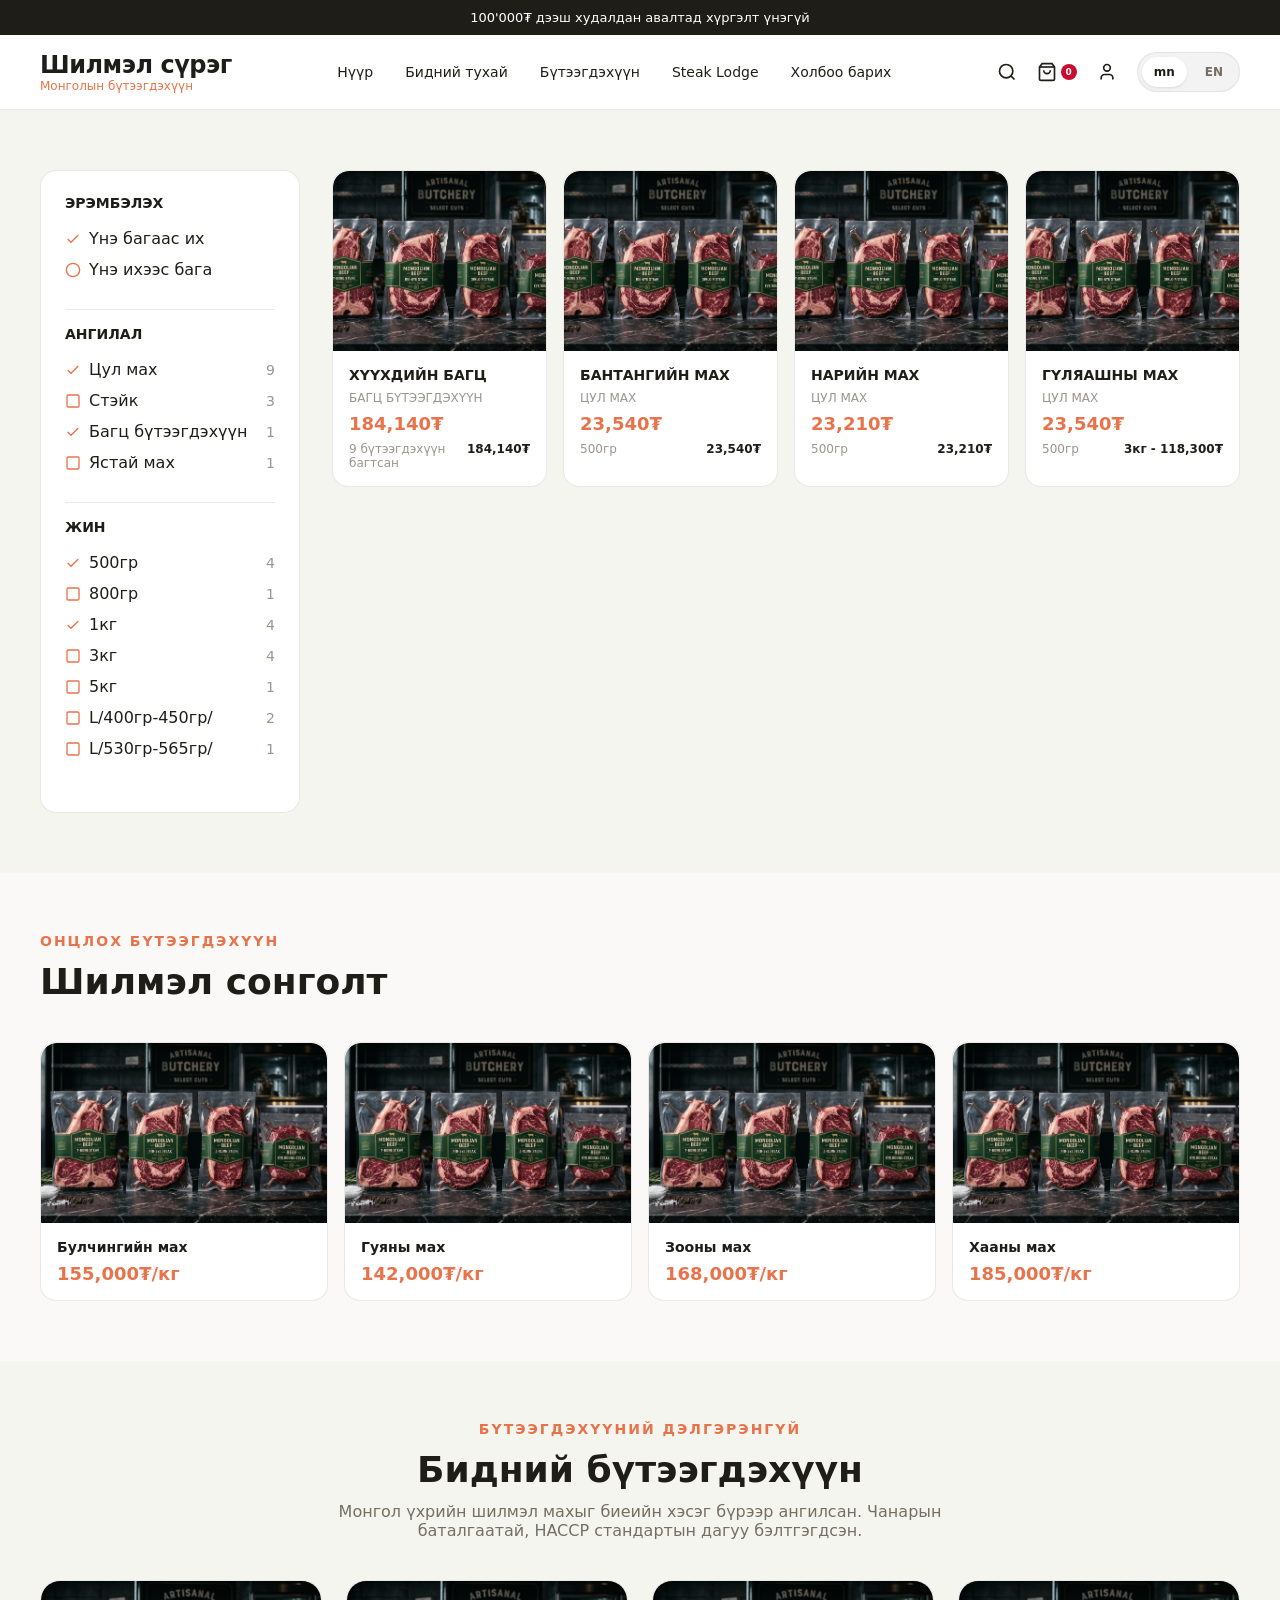
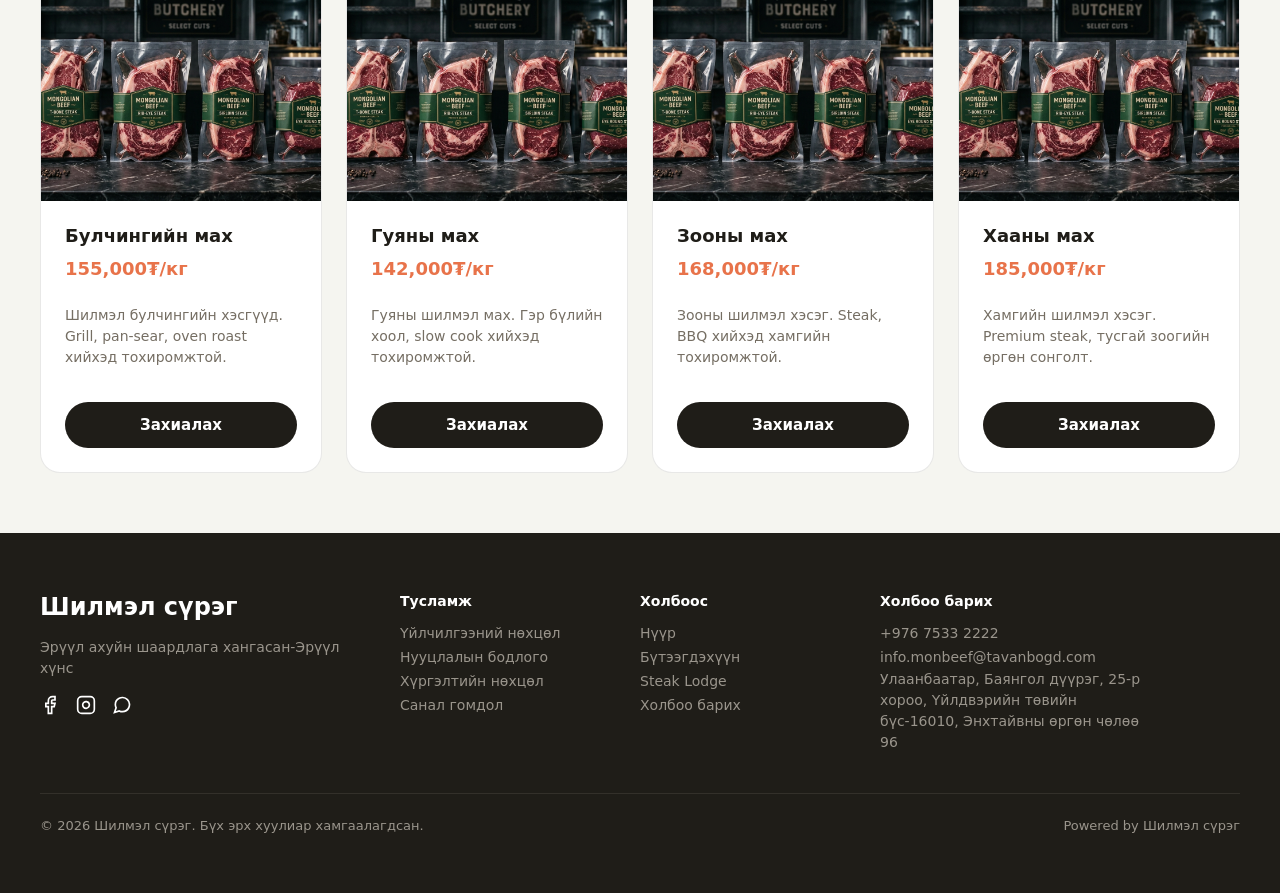
==== products.html @ f926b6e6 "Create multi-page structure: index, products, steak-lodge. Remove restaurant, reorder sections." ====
<!doctype html>
<html lang="mn">
<head>
  <meta charset="utf-8" />
  <meta name="viewport" content="width=device-width, initial-scale=1" />
  <meta name="color-scheme" content="light" />
  <title>Бүтээгдэхүүн - Шилмэл сүрэг</title>
  <meta name="description" content="Монгол үхрийн шилмэл мах, steak бүтээгдэхүүн. Чанарын баталгаатай." />
  <link rel="stylesheet" href="styles.css" />
</head>
<body>
  <!-- Top Banner -->
  <div class="top-banner">100'000₮ дээш худалдан авалтад хүргэлт үнэгүй</div>

  <div class="page-shell">
    <!-- Header -->
    <header class="topbar">
      <a class="brand" href="index.html" aria-label="Шилмэл сүрэг home">
        <div class="brand-text">
          <strong>Шилмэл сүрэг</strong>
          <span>Монголын бүтээгдэхүүн</span>
        </div>
      </a>

      <nav class="nav">
        <a href="index.html">Нүүр</a>
        <a href="index.html#about">Бидний тухай</a>
        <a href="products.html">Бүтээгдэхүүн</a>
        <a href="steak-lodge.html">Steak Lodge</a>
        <a href="index.html#contact">Холбоо барих</a>
      </nav>

      <div class="header-actions">
        <svg class="icon-btn" viewBox="0 0 24 24" fill="none" stroke="currentColor" stroke-width="2"><circle cx="11" cy="11" r="8"/><path d="m21 21-4.35-4.35"/></svg>
        <div class="cart-btn">
          <svg class="icon-btn" viewBox="0 0 24 24" fill="none" stroke="currentColor" stroke-width="2"><path d="M6 2 3 6v14a2 2 0 0 0 2 2h14a2 2 0 0 0 2-2V6l-3-4Z"/><path d="M3 6h18"/><path d="M16 10a4 4 0 0 1-8 0"/></svg>
          <span class="cart-badge">0</span>
        </div>
        <svg class="icon-btn" viewBox="0 0 24 24" fill="none" stroke="currentColor" stroke-width="2"><path d="M19 21v-2a4 4 0 0 0-4-4H9a4 4 0 0 0-4 4v2"/><circle cx="12" cy="7" r="4"/></svg>
        <div class="lang-switch">
          <button id="mnBtn" type="button" class="active">mn</button>
          <button id="enBtn" type="button">EN</button>
        </div>
      </div>
    </header>

    <!-- Online Ordering -->
    <section id="products" class="section section-alt">
      <div class="ordering-layout">
        <!-- Filters Sidebar -->
        <aside class="filters-sidebar">
          <div class="filter-section">
            <h4>ЭРЭМБЭЛЭХ</h4>
            <div class="filter-option">
              <div class="filter-option-left">
                <svg class="filter-icon" viewBox="0 0 24 24" fill="none" stroke="currentColor" stroke-width="2"><polyline points="20 6 9 17 4 12"/></svg>
                <span>Үнэ багаас их</span>
              </div>
            </div>
            <div class="filter-option">
              <div class="filter-option-left">
                <svg class="filter-icon" viewBox="0 0 24 24" fill="none" stroke="currentColor" stroke-width="2"><circle cx="12" cy="12" r="10"/></svg>
                <span>Үнэ ихээс бага</span>
              </div>
            </div>
          </div>
          <div class="divider"></div>
          <div class="filter-section">
            <h4>АНГИЛАЛ</h4>
            <div class="filter-option">
              <div class="filter-option-left">
                <svg class="filter-icon" viewBox="0 0 24 24" fill="none" stroke="currentColor" stroke-width="2"><polyline points="20 6 9 17 4 12"/></svg>
                <span>Цул мах</span>
              </div>
              <span class="filter-count">9</span>
            </div>
            <div class="filter-option">
              <div class="filter-option-left">
                <svg class="filter-icon" viewBox="0 0 24 24" fill="none" stroke="currentColor" stroke-width="2"><rect x="3" y="3" width="18" height="18" rx="2"/></svg>
                <span>Стэйк</span>
              </div>
              <span class="filter-count">3</span>
            </div>
            <div class="filter-option">
              <div class="filter-option-left">
                <svg class="filter-icon" viewBox="0 0 24 24" fill="none" stroke="currentColor" stroke-width="2"><polyline points="20 6 9 17 4 12"/></svg>
                <span>Багц бүтээгдэхүүн</span>
              </div>
              <span class="filter-count">1</span>
            </div>
            <div class="filter-option">
              <div class="filter-option-left">
                <svg class="filter-icon" viewBox="0 0 24 24" fill="none" stroke="currentColor" stroke-width="2"><rect x="3" y="3" width="18" height="18" rx="2"/></svg>
                <span>Ястай мах</span>
              </div>
              <span class="filter-count">1</span>
            </div>
          </div>
          <div class="divider"></div>
          <div class="filter-section">
            <h4>ЖИН</h4>
            <div class="filter-option">
              <div class="filter-option-left">
                <svg class="filter-icon" viewBox="0 0 24 24" fill="none" stroke="currentColor" stroke-width="2"><polyline points="20 6 9 17 4 12"/></svg>
                <span>500гр</span>
              </div>
              <span class="filter-count">4</span>
            </div>
            <div class="filter-option">
              <div class="filter-option-left">
                <svg class="filter-icon" viewBox="0 0 24 24" fill="none" stroke="currentColor" stroke-width="2"><rect x="3" y="3" width="18" height="18" rx="2"/></svg>
                <span>800гр</span>
              </div>
              <span class="filter-count">1</span>
            </div>
            <div class="filter-option">
              <div class="filter-option-left">
                <svg class="filter-icon" viewBox="0 0 24 24" fill="none" stroke="currentColor" stroke-width="2"><polyline points="20 6 9 17 4 12"/></svg>
                <span>1кг</span>
              </div>
              <span class="filter-count">4</span>
            </div>
            <div class="filter-option">
              <div class="filter-option-left">
                <svg class="filter-icon" viewBox="0 0 24 24" fill="none" stroke="currentColor" stroke-width="2"><rect x="3" y="3" width="18" height="18" rx="2"/></svg>
                <span>3кг</span>
              </div>
              <span class="filter-count">4</span>
            </div>
            <div class="filter-option">
              <div class="filter-option-left">
                <svg class="filter-icon" viewBox="0 0 24 24" fill="none" stroke="currentColor" stroke-width="2"><rect x="3" y="3" width="18" height="18" rx="2"/></svg>
                <span>5кг</span>
              </div>
              <span class="filter-count">1</span>
            </div>
            <div class="filter-option">
              <div class="filter-option-left">
                <svg class="filter-icon" viewBox="0 0 24 24" fill="none" stroke="currentColor" stroke-width="2"><rect x="3" y="3" width="18" height="18" rx="2"/></svg>
                <span>L/400гр-450гр/</span>
              </div>
              <span class="filter-count">2</span>
            </div>
            <div class="filter-option">
              <div class="filter-option-left">
                <svg class="filter-icon" viewBox="0 0 24 24" fill="none" stroke="currentColor" stroke-width="2"><rect x="3" y="3" width="18" height="18" rx="2"/></svg>
                <span>L/530гр-565гр/</span>
              </div>
              <span class="filter-count">1</span>
            </div>
          </div>
        </aside>

        <!-- Products Grid -->
        <div class="products-area">
          <div class="products-grid">
            <article class="product-card">
              <div class="product-image"><img src="images/product-1.jpg" alt="Хүүхдийн багц" /></div>
              <div class="product-info">
                <h4 class="product-name">ХҮҮХДИЙН БАГЦ</h4>
                <span class="product-category">БАГЦ БҮТЭЭГДЭХҮҮН</span>
                <span class="product-price">184,140₮</span>
                <div class="product-weight-row">
                  <span class="product-weight">9 бүтээгдэхүүн багтсан</span>
                  <span class="product-unit-price">184,140₮</span>
                </div>
              </div>
            </article>
            <article class="product-card">
              <div class="product-image"><img src="images/product-2.jpg" alt="Бантангийн мах" /></div>
              <div class="product-info">
                <h4 class="product-name">БАНТАНГИЙН МАХ</h4>
                <span class="product-category">ЦУЛ МАХ</span>
                <span class="product-price">23,540₮</span>
                <div class="product-weight-row">
                  <span class="product-weight">500гр</span>
                  <span class="product-unit-price">23,540₮</span>
                </div>
              </div>
            </article>
            <article class="product-card">
              <div class="product-image"><img src="images/product-3.jpg" alt="Нарийн мах" /></div>
              <div class="product-info">
                <h4 class="product-name">НАРИЙН МАХ</h4>
                <span class="product-category">ЦУЛ МАХ</span>
                <span class="product-price">23,210₮</span>
                <div class="product-weight-row">
                  <span class="product-weight">500гр</span>
                  <span class="product-unit-price">23,210₮</span>
                </div>
              </div>
            </article>
            <article class="product-card">
              <div class="product-image"><img src="images/product-4.jpg" alt="Гуляшны мах" /></div>
              <div class="product-info">
                <h4 class="product-name">ГҮЛЯАШНЫ МАХ</h4>
                <span class="product-category">ЦУЛ МАХ</span>
                <span class="product-price">23,540₮</span>
                <div class="product-weight-row">
                  <span class="product-weight">500гр</span>
                  <span class="product-unit-price">3кг - 118,300₮</span>
                </div>
              </div>
            </article>
          </div>
        </div>
      </div>
    </section>

    <!-- Featured Products -->
    <section class="section">
      <div class="section-header">
        <div>
          <p class="section-label">ОНЦЛОХ БҮТЭЭГДЭХҮҮН</p>
          <h2>Шилмэл сонголт</h2>
        </div>
      </div>
      <div class="products-grid">
        <article class="product-card">
          <div class="product-image"><img src="images/featured-1.jpg" alt="Булчингийн мах" /></div>
          <div class="product-info">
            <h4 class="product-name">Булчингийн мах</h4>
            <span class="product-price">155,000₮/кг</span>
          </div>
        </article>
        <article class="product-card">
          <div class="product-image"><img src="images/featured-2.jpg" alt="Гуяны мах" /></div>
          <div class="product-info">
            <h4 class="product-name">Гуяны мах</h4>
            <span class="product-price">142,000₮/кг</span>
          </div>
        </article>
        <article class="product-card">
          <div class="product-image"><img src="images/featured-3.jpg" alt="Зооны мах" /></div>
          <div class="product-info">
            <h4 class="product-name">Зооны мах</h4>
            <span class="product-price">168,000₮/кг</span>
          </div>
        </article>
        <article class="product-card">
          <div class="product-image"><img src="images/featured-4.jpg" alt="Хааны мах" /></div>
          <div class="product-info">
            <h4 class="product-name">Хааны мах</h4>
            <span class="product-price">185,000₮/кг</span>
          </div>
        </article>
      </div>
    </section>

    <!-- Product Details -->
    <section class="section section-alt">
      <div style="text-align: center; margin-bottom: 40px;">
        <p class="section-label">БҮТЭЭГДЭХҮҮНИЙ ДЭЛГЭРЭНГҮЙ</p>
        <h2>Бидний бүтээгдэхүүн</h2>
        <p class="section-lead" style="text-align: center; margin: 12px auto 0;">Монгол үхрийн шилмэл махыг биеийн хэсэг бүрээр ангилсан. Чанарын баталгаатай, HACCP стандартын дагуу бэлтгэгдсэн.</p>
      </div>
      <div class="detail-grid">
        <article class="detail-card">
          <div class="product-image"><img src="images/detail-1.jpg" alt="Булчингийн мах" /></div>
          <div class="product-info">
            <h4 class="product-name">Булчингийн мах</h4>
            <span class="product-price">155,000₮/кг</span>
            <p class="product-desc">Шилмэл булчингийн хэсгүүд. Grill, pan-sear, oven roast хийхэд тохиромжтой.</p>
            <button class="btn">Захиалах</button>
          </div>
        </article>
        <article class="detail-card">
          <div class="product-image"><img src="images/detail-2.jpg" alt="Гуяны мах" /></div>
          <div class="product-info">
            <h4 class="product-name">Гуяны мах</h4>
            <span class="product-price">142,000₮/кг</span>
            <p class="product-desc">Гуяны шилмэл мах. Гэр бүлийн хоол, slow cook хийхэд тохиромжтой.</p>
            <button class="btn">Захиалах</button>
          </div>
        </article>
        <article class="detail-card">
          <div class="product-image"><img src="images/detail-3.jpg" alt="Зооны мах" /></div>
          <div class="product-info">
            <h4 class="product-name">Зооны мах</h4>
            <span class="product-price">168,000₮/кг</span>
            <p class="product-desc">Зооны шилмэл хэсэг. Steak, BBQ хийхэд хамгийн тохиромжтой.</p>
            <button class="btn">Захиалах</button>
          </div>
        </article>
        <article class="detail-card">
          <div class="product-image"><img src="images/detail-4.jpg" alt="Хааны мах" /></div>
          <div class="product-info">
            <h4 class="product-name">Хааны мах</h4>
            <span class="product-price">185,000₮/кг</span>
            <p class="product-desc">Хамгийн шилмэл хэсэг. Premium steak, тусгай зоогийн өргөн сонголт.</p>
            <button class="btn">Захиалах</button>
          </div>
        </article>
      </div>
    </section>

    <!-- Footer -->
    <footer class="footer">
      <div class="footer-grid">
        <div class="footer-brand">
          <strong>Шилмэл сүрэг</strong>
          <p>Эрүүл ахуйн шаардлага хангасан-Эрүүл хүнс</p>
          <div class="social-row">
            <svg class="social-icon" viewBox="0 0 24 24" fill="none" stroke="currentColor" stroke-width="2"><path d="M18 2h-3a5 5 0 0 0-5 5v3H7v4h3v8h4v-8h3l1-4h-4V7a1 1 0 0 1 1-1h3z"/></svg>
            <svg class="social-icon" viewBox="0 0 24 24" fill="none" stroke="currentColor" stroke-width="2"><rect x="2" y="2" width="20" height="20" rx="5" ry="5"/><path d="M16 11.37A4 4 0 1 1 12.63 8 4 4 0 0 1 16 11.37z"/><line x1="17.5" y1="6.5" x2="17.51" y2="6.5"/></svg>
            <svg class="social-icon" viewBox="0 0 24 24" fill="none" stroke="currentColor" stroke-width="2"><path d="M21 11.5a8.38 8.38 0 0 1-.9 3.8 8.5 8.5 0 0 1-7.6 4.7 8.38 8.38 0 0 1-3.8-.9L3 21l1.9-5.7a8.38 8.38 0 0 1-.9-3.8 8.5 8.5 0 0 1 4.7-7.6 8.38 8.38 0 0 1 3.8-.9h.5a8.48 8.48 0 0 1 8 8v.5z"/></svg>
          </div>
        </div>
        <div class="footer-links">
          <h4>Тусламж</h4>
          <a href="#">Үйлчилгээний нөхцөл</a>
          <a href="#">Нууцлалын бодлого</a>
          <a href="#">Хүргэлтийн нөхцөл</a>
          <a href="#">Санал гомдол</a>
        </div>
        <div class="footer-links">
          <h4>Холбоос</h4>
          <a href="index.html">Нүүр</a>
          <a href="products.html">Бүтээгдэхүүн</a>
          <a href="steak-lodge.html">Steak Lodge</a>
          <a href="index.html#contact">Холбоо барих</a>
        </div>
        <div class="footer-links">
          <h4>Холбоо барих</h4>
          <a href="tel:+97675332222">+976 7533 2222</a>
          <a href="mailto:info.monbeef@tavanbogd.com">info.monbeef@tavanbogd.com</a>
          <span style="color: #9a958c; font-size: 14px; line-height: 1.5;">Улаанбаатар, Баянгол дүүрэг, 25-р хороо, Үйлдвэрийн төвийн бүс-16010, Энхтайвны өргөн чөлөө 96</span>
        </div>
      </div>
      <div class="footer-divider"></div>
      <div class="footer-bottom">
        <span>© 2026 Шилмэл сүрэг. Бүх эрх хуулиар хамгаалагдсан.</span>
        <span>Powered by Шилмэл сүрэг</span>
      </div>
    </footer>
  </div>

  <script src="script.js"></script>
</body>
</html>
---- styles.css ----
:root {
  --bg: #faf9f7;
  --panel: rgba(255, 255, 255, 0.92);
  --text: #1f1d18;
  --muted: #756e63;
  --line: rgba(31, 29, 24, 0.10);
  --orange: #e8734a;
  --orange-soft: #f5ece8;
  --orange-deep: #c45a35;
  --dark: #1f1d18;
  --shadow: 0 24px 60px rgba(31, 29, 24, 0.08);
  --radius: 20px;
}

* { box-sizing: border-box; }
html { scroll-behavior: smooth; }
body {
  margin: 0;
  font-family: Inter, ui-sans-serif, system-ui, -apple-system, BlinkMacSystemFont, "Segoe UI", sans-serif;
  color: var(--text);
  background: var(--bg);
}

a { color: inherit; text-decoration: none; }
button, input, textarea { font: inherit; }
img { display: block; max-width: 100%; }

.page-shell {
  max-width: 1440px;
  margin: 0 auto;
}

/* Top Banner */
.top-banner {
  background: var(--dark);
  color: #fff;
  text-align: center;
  padding: 10px 16px;
  font-size: 13px;
  font-weight: 500;
}

/* Header */
.topbar {
  display: flex;
  justify-content: space-between;
  align-items: center;
  gap: 16px;
  padding: 16px 40px;
  background: #fff;
  border-bottom: 1px solid var(--line);
  position: sticky;
  top: 0;
  z-index: 20;
}

.brand {
  display: flex;
  align-items: center;
  gap: 8px;
}

.brand-text {
  display: flex;
  flex-direction: column;
}

.brand-text strong {
  font-size: 24px;
  font-weight: 700;
  letter-spacing: -0.02em;
}

.brand-text span {
  font-size: 12px;
  color: var(--orange);
  font-weight: 500;
}

.nav {
  display: flex;
  gap: 32px;
  align-items: center;
}

.nav a {
  font-size: 14px;
  font-weight: 500;
  color: var(--text);
  transition: color 0.2s;
}

.nav a:hover { color: var(--orange); }

.header-actions {
  display: flex;
  align-items: center;
  gap: 20px;
}

.icon-btn {
  width: 20px;
  height: 20px;
  cursor: pointer;
}

.cart-btn {
  position: relative;
  display: flex;
  align-items: center;
  gap: 4px;
}

.cart-badge {
  background: #c60c30;
  color: #fff;
  font-size: 9px;
  font-weight: 700;
  width: 16px;
  height: 16px;
  border-radius: 999px;
  display: flex;
  align-items: center;
  justify-content: center;
}

.lang-switch {
  display: flex;
  gap: 6px;
  padding: 4px;
  border-radius: 999px;
  background: rgba(31, 29, 24, 0.05);
  border: 1px solid rgba(31, 29, 24, 0.08);
}

.lang-switch button {
  border: 0;
  background: transparent;
  color: var(--muted);
  padding: 8px 12px;
  border-radius: 999px;
  font-size: 12px;
  font-weight: 700;
  cursor: pointer;
  transition: all 0.2s;
}

.lang-switch button.active {
  background: #fff;
  color: var(--text);
  box-shadow: 0 1px 3px rgba(0,0,0,0.1);
}

/* Hero */
.hero {
  display: grid;
  grid-template-columns: 1fr 1fr;
  gap: 60px;
  padding: 80px 60px;
  background: linear-gradient(135deg, #1f1d18 0%, #2d2924 100%);
  color: #fff;
}

.hero-left {
  display: flex;
  flex-direction: column;
  justify-content: center;
  gap: 28px;
}

.hero-label {
  color: var(--orange);
  font-size: 14px;
  font-weight: 700;
  letter-spacing: 2px;
}

.hero h1 {
  font-size: 52px;
  font-weight: 700;
  line-height: 1.2;
  margin: 0;
}

.hero-lead {
  font-size: 18px;
  line-height: 1.6;
  color: #9a958c;
  margin: 0;
}

.cta-row {
  display: flex;
  gap: 16px;
  flex-wrap: wrap;
}

.btn {
  display: inline-flex;
  align-items: center;
  justify-content: center;
  padding: 14px 28px;
  border-radius: 999px;
  font-size: 15px;
  font-weight: 600;
  cursor: pointer;
  border: 0;
  transition: all 0.2s;
}

.btn.primary {
  background: var(--orange);
  color: #fff;
}

.btn.primary:hover {
  background: var(--orange-deep);
}

.btn.secondary {
  background: transparent;
  color: #fff;
  border: 1px solid #fff;
}

.btn.secondary:hover {
  background: rgba(255,255,255,0.1);
}

.stats-row {
  display: flex;
  gap: 40px;
  margin-top: 16px;
}

.stat-item {
  display: flex;
  flex-direction: column;
  gap: 4px;
}

.stat-item strong {
  font-size: 28px;
  font-weight: 700;
  color: var(--orange);
}

.stat-item span {
  font-size: 13px;
  color: #9a958c;
}

.hero-right {
  border-radius: 24px;
  overflow: hidden;
  min-height: 400px;
  background: linear-gradient(135deg, #2d2924 0%, var(--orange) 100%);
  display: flex;
  align-items: center;
  justify-content: center;
}

.hero-image {
  width: 100%;
  height: 100%;
  object-fit: cover;
}

/* Sections */
.section {
  padding: 60px 40px;
}

.section-alt {
  background: #f5f5f0;
}

.section-header {
  display: flex;
  justify-content: space-between;
  align-items: flex-end;
  margin-bottom: 40px;
}

.section-label {
  color: var(--orange);
  font-size: 14px;
  font-weight: 700;
  letter-spacing: 2px;
  margin: 0 0 12px;
}

.section h2 {
  font-size: 36px;
  font-weight: 700;
  margin: 0;
}

.section-lead {
  font-size: 16px;
  color: var(--muted);
  max-width: 610px;
  text-align: right;
  margin: 0;
}

/* Online Ordering */
.ordering-layout {
  display: grid;
  grid-template-columns: 260px 1fr;
  gap: 32px;
}

.filters-sidebar {
  background: #fff;
  border-radius: 16px;
  padding: 24px;
  border: 1px solid var(--line);
  height: fit-content;
}

.filter-section {
  margin-bottom: 24px;
}

.filter-section h4 {
  font-size: 14px;
  font-weight: 700;
  margin: 0 0 12px;
}

.filter-option {
  display: flex;
  align-items: center;
  justify-content: space-between;
  padding: 6px 0;
  cursor: pointer;
}

.filter-option-left {
  display: flex;
  align-items: center;
  gap: 8px;
}

.filter-icon {
  width: 16px;
  height: 16px;
  color: var(--orange);
}

.filter-count {
  color: #9a958c;
  font-size: 14px;
}

.divider {
  height: 1px;
  background: var(--line);
  margin: 16px 0;
}

/* Product Cards */
.products-grid {
  display: grid;
  grid-template-columns: repeat(4, 1fr);
  gap: 16px;
}

.product-card {
  background: #fff;
  border-radius: 16px;
  overflow: hidden;
  border: 1px solid var(--line);
  transition: box-shadow 0.2s;
}

.product-card:hover {
  box-shadow: var(--shadow);
}

.product-image {
  width: 100%;
  height: 180px;
  background: linear-gradient(135deg, var(--orange-soft) 0%, #e8d0c4 100%);
  overflow: hidden;
  border-radius: 16px 16px 0 0;
}

.product-image img {
  width: 100%;
  height: 100%;
  object-fit: cover;
}

.product-info {
  padding: 16px;
  display: flex;
  flex-direction: column;
  gap: 8px;
}

.product-name {
  font-size: 14px;
  font-weight: 700;
  margin: 0;
}

.product-category {
  font-size: 12px;
  color: #9a958c;
}

.product-price {
  font-size: 18px;
  font-weight: 700;
  color: var(--orange);
}

.product-weight-row {
  display: flex;
  justify-content: space-between;
  font-size: 12px;
}

.product-weight {
  color: #9a958c;
}

.product-unit-price {
  color: var(--text);
  font-weight: 600;
}

/* Beef Body Map */
.body-map-section {
  display: grid;
  grid-template-columns: 1fr 1fr;
  gap: 40px;
  align-items: start;
}

.body-map-image {
  width: 100%;
  height: 600px;
  border-radius: 24px;
  background: linear-gradient(135deg, var(--orange-soft) 0%, #d9b8a8 100%);
  overflow: hidden;
}

.body-map-image img {
  width: 100%;
  height: 100%;
  object-fit: cover;
}

.categories-grid {
  display: grid;
  grid-template-columns: repeat(3, 1fr);
  gap: 16px;
}

.category-card {
  background: #fff;
  border-radius: 16px;
  padding: 20px;
  border: 1px solid var(--line);
  transition: box-shadow 0.2s;
}

.category-card:hover {
  box-shadow: var(--shadow);
}

.category-card h4 {
  font-size: 16px;
  font-weight: 700;
  margin: 0 0 4px;
}

.category-card p {
  font-size: 13px;
  color: var(--muted);
  margin: 0;
}

/* Featured Products */
.view-all {
  color: var(--orange);
  font-size: 14px;
  font-weight: 600;
  cursor: pointer;
}

.view-all:hover {
  text-decoration: underline;
}

/* Product Detail */
.detail-grid {
  display: grid;
  grid-template-columns: repeat(4, 1fr);
  gap: 24px;
}

.detail-card {
  background: #fff;
  border-radius: 20px;
  padding: 0;
  border: 1px solid var(--line);
  overflow: hidden;
}

.detail-card .product-image {
  height: 220px;
}

.detail-card .product-info {
  padding: 24px;
  gap: 12px;
}

.detail-card .product-name {
  font-size: 18px;
}

.detail-card .product-desc {
  font-size: 14px;
  line-height: 1.5;
  color: var(--muted);
}

.detail-card .btn {
  margin-top: 8px;
  width: 100%;
  background: var(--dark);
  color: #fff;
}

.detail-card .btn:hover {
  background: #333;
}

/* About */
.about-grid {
  display: grid;
  grid-template-columns: 1fr 1fr;
  gap: 60px;
  align-items: center;
}

.about-image {
  width: 100%;
  height: 480px;
  border-radius: 24px;
  background: linear-gradient(135deg, #f5ece8 0%, #d9b8a8 100%);
  overflow: hidden;
}

.about-image img {
  width: 100%;
  height: 100%;
  object-fit: cover;
}

.about-content {
  display: flex;
  flex-direction: column;
  gap: 24px;
}

.about-content h2 {
  font-size: 36px;
  font-weight: 700;
  line-height: 1.3;
  margin: 0;
}

.about-content p {
  font-size: 16px;
  line-height: 1.7;
  color: var(--muted);
  margin: 0;
}

.features-row {
  display: flex;
  gap: 24px;
  margin-top: 8px;
}

.feature-item {
  display: flex;
  flex-direction: column;
  gap: 4px;
}

.feature-item strong {
  font-size: 24px;
  font-weight: 700;
  color: var(--orange);
}

.feature-item span {
  font-size: 13px;
  color: var(--muted);
}

/* Dark Sections */
.dark-section {
  background: var(--dark);
  color: #fff;
  padding: 80px 60px;
}

.dark-section .section-label {
  color: var(--orange);
}

.dark-section h2 {
  color: #fff;
}

.dark-section p {
  color: #9a958c;
}

.dark-grid {
  display: grid;
  grid-template-columns: 1fr 1fr;
  gap: 60px;
  align-items: center;
}

.dark-features {
  display: flex;
  flex-direction: column;
  gap: 16px;
  margin: 24px 0;
}

.dark-feature {
  display: flex;
  align-items: center;
  gap: 12px;
}

.dark-feature-icon {
  width: 20px;
  height: 20px;
  color: var(--orange);
}

.dark-image {
  width: 100%;
  height: 500px;
  border-radius: 24px;
  background: linear-gradient(135deg, #2d2924 0%, var(--orange) 100%);
  overflow: hidden;
}

.dark-image img {
  width: 100%;
  height: 100%;
  object-fit: cover;
}

/* Contact */
.contact-grid {
  display: grid;
  grid-template-columns: 1fr 1fr;
  gap: 60px;
  padding: 80px 60px;
}

.contact-left {
  display: flex;
  flex-direction: column;
  gap: 32px;
}

.contact-cards {
  display: flex;
  flex-direction: column;
  gap: 16px;
}

.contact-card {
  display: flex;
  align-items: center;
  gap: 12px;
  padding: 20px;
  background: #f5f5f0;
  border-radius: 16px;
}

.contact-card-icon {
  width: 24px;
  height: 24px;
  color: var(--orange);
}

.contact-card-info {
  display: flex;
  flex-direction: column;
  gap: 4px;
}

.contact-card-info strong {
  font-size: 14px;
  font-weight: 600;
}

.contact-card-info span {
  font-size: 14px;
  color: var(--muted);
}

/* Form */
.form-container {
  background: #f5f5f0;
  border-radius: 24px;
  padding: 40px;
  display: flex;
  flex-direction: column;
  gap: 20px;
}

.form-field {
  display: flex;
  flex-direction: column;
  gap: 8px;
}

.form-field label {
  font-size: 14px;
  font-weight: 600;
}

.form-field input,
.form-field textarea {
  padding: 14px 16px;
  border: 1px solid var(--line);
  border-radius: 12px;
  background: #fff;
  font-size: 14px;
}

.form-field textarea {
  min-height: 120px;
  resize: vertical;
}

/* Timetable */
.timetable {
  background: #2d2924;
  border-radius: 16px;
  padding: 24px;
  border: 1px solid var(--orange);
  margin-top: 24px;
}

.timetable h4 {
  color: var(--orange);
  font-size: 16px;
  font-weight: 700;
  margin: 0 0 16px;
}

.timetable-row {
  display: flex;
  justify-content: space-between;
  align-items: center;
  padding: 8px 0;
}

.timetable-day {
  font-size: 18px;
  font-weight: 600;
}

.timetable-hours {
  font-size: 18px;
  font-weight: 700;
}

.timetable-status-open {
  color: var(--orange);
  font-size: 14px;
  font-weight: 600;
}

.timetable-status-closed {
  color: #c60c30;
  font-size: 16px;
  font-weight: 600;
}

.timetable-note {
  color: #9a958c;
  font-size: 13px;
  font-style: italic;
  margin-top: 8px;
}

/* Footer */
.footer {
  background: var(--dark);
  color: #fff;
  padding: 60px 40px;
}

.footer-grid {
  display: grid;
  grid-template-columns: 320px 200px 200px 280px;
  gap: 40px;
  margin-bottom: 40px;
}

.footer-brand {
  display: flex;
  flex-direction: column;
  gap: 16px;
}

.footer-brand strong {
  font-size: 24px;
  font-weight: 700;
}

.footer-brand p {
  font-size: 14px;
  line-height: 1.5;
  color: #9a958c;
  margin: 0;
}

.social-row {
  display: flex;
  gap: 16px;
}

.social-icon {
  width: 20px;
  height: 20px;
  color: #fff;
  cursor: pointer;
}

.footer-links h4 {
  font-size: 14px;
  font-weight: 700;
  margin: 0 0 12px;
}

.footer-links a {
  display: block;
  font-size: 14px;
  color: #9a958c;
  padding: 4px 0;
  transition: color 0.2s;
}

.footer-links a:hover {
  color: #fff;
}

.footer-divider {
  height: 1px;
  background: #33302a;
  margin-bottom: 24px;
}

.footer-bottom {
  display: flex;
  justify-content: space-between;
  align-items: center;
  font-size: 13px;
  color: #9a958c;
}

/* Responsive */
@media (max-width: 1024px) {
  .hero { grid-template-columns: 1fr; }
  .ordering-layout { grid-template-columns: 1fr; }
  .products-grid { grid-template-columns: repeat(2, 1fr); }
  .detail-grid { grid-template-columns: repeat(2, 1fr); }
  .body-map-section { grid-template-columns: 1fr; }
  .categories-grid { grid-template-columns: repeat(2, 1fr); }
  .about-grid { grid-template-columns: 1fr; }
  .dark-grid { grid-template-columns: 1fr; }
  .contact-grid { grid-template-columns: 1fr; }
  .footer-grid { grid-template-columns: 1fr 1fr; }
  .nav { display: none; }
}

@media (max-width: 640px) {
  .products-grid { grid-template-columns: 1fr; }
  .detail-grid { grid-template-columns: 1fr; }
  .categories-grid { grid-template-columns: 1fr; }
  .hero { padding: 40px 24px; }
  .section { padding: 40px 24px; }
  .dark-section { padding: 40px 24px; }
  .contact-grid { padding: 40px 24px; }
  .footer-grid { grid-template-columns: 1fr; }
}
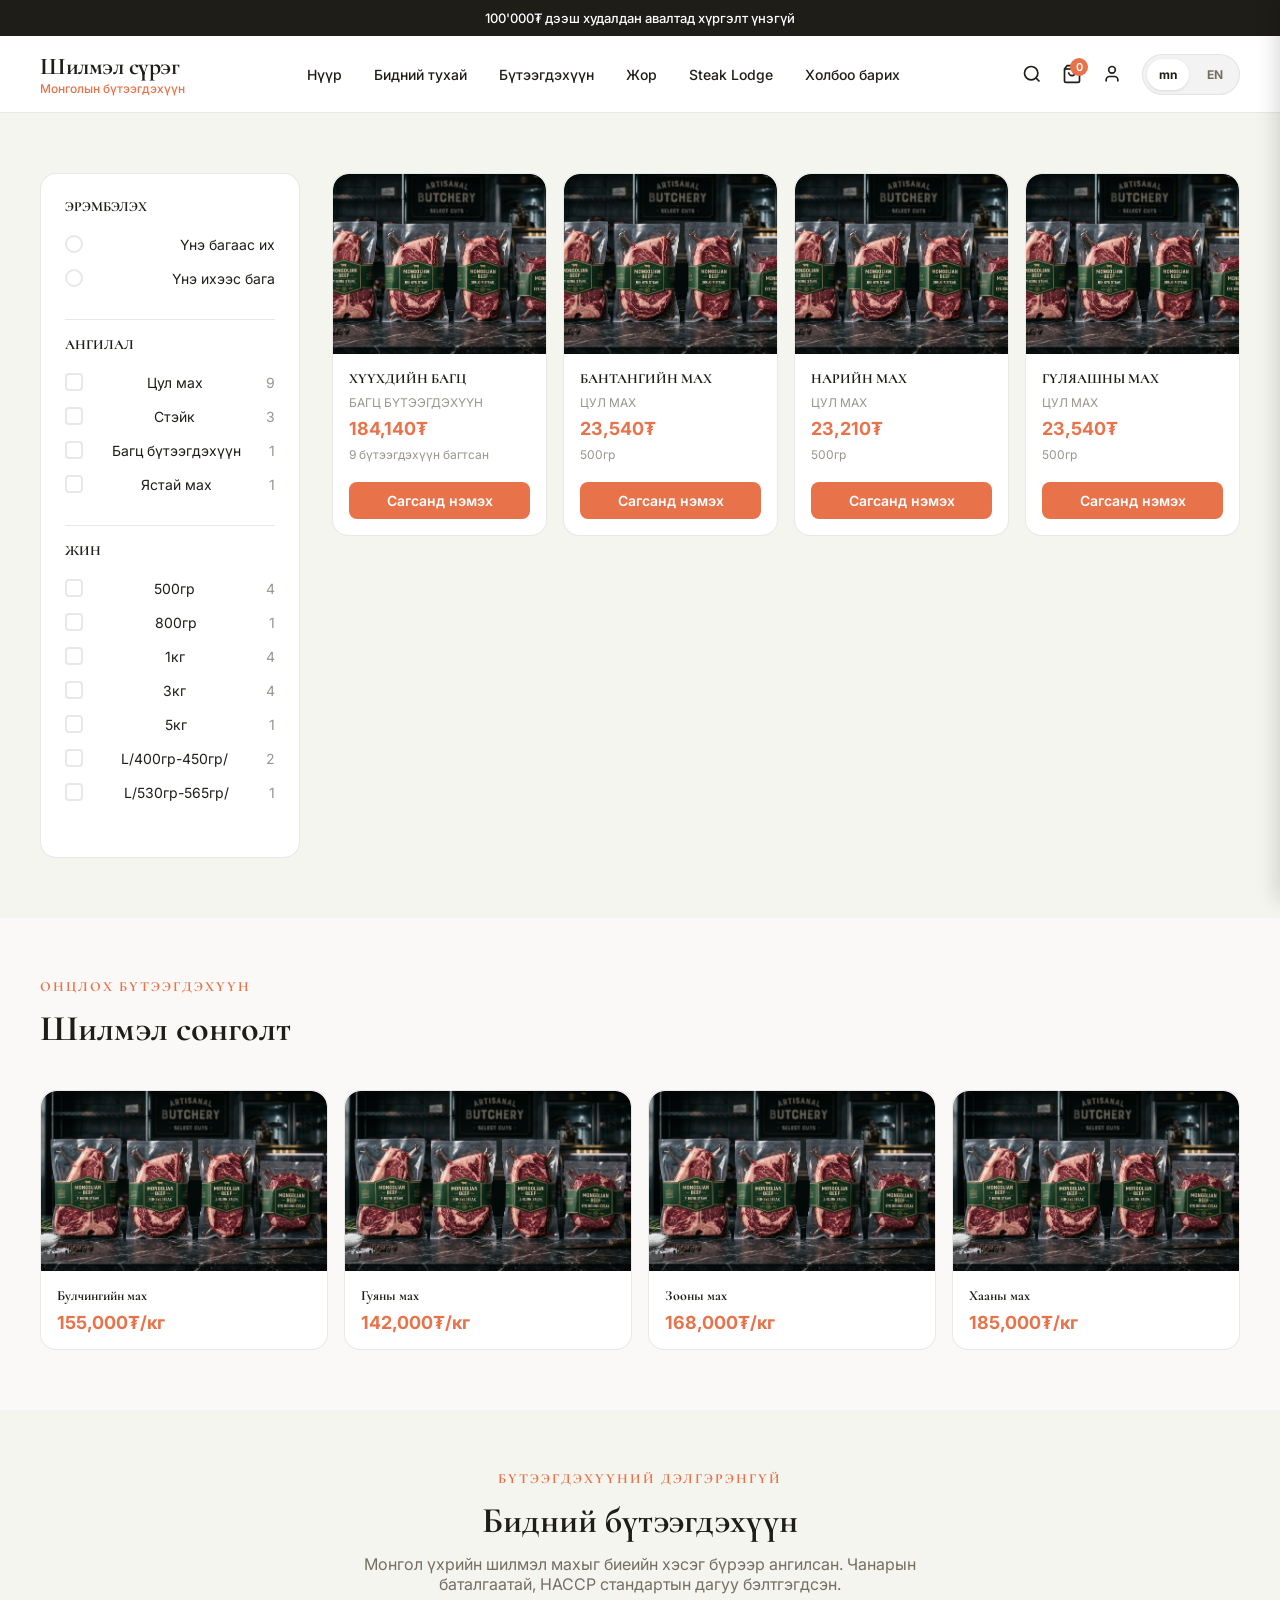
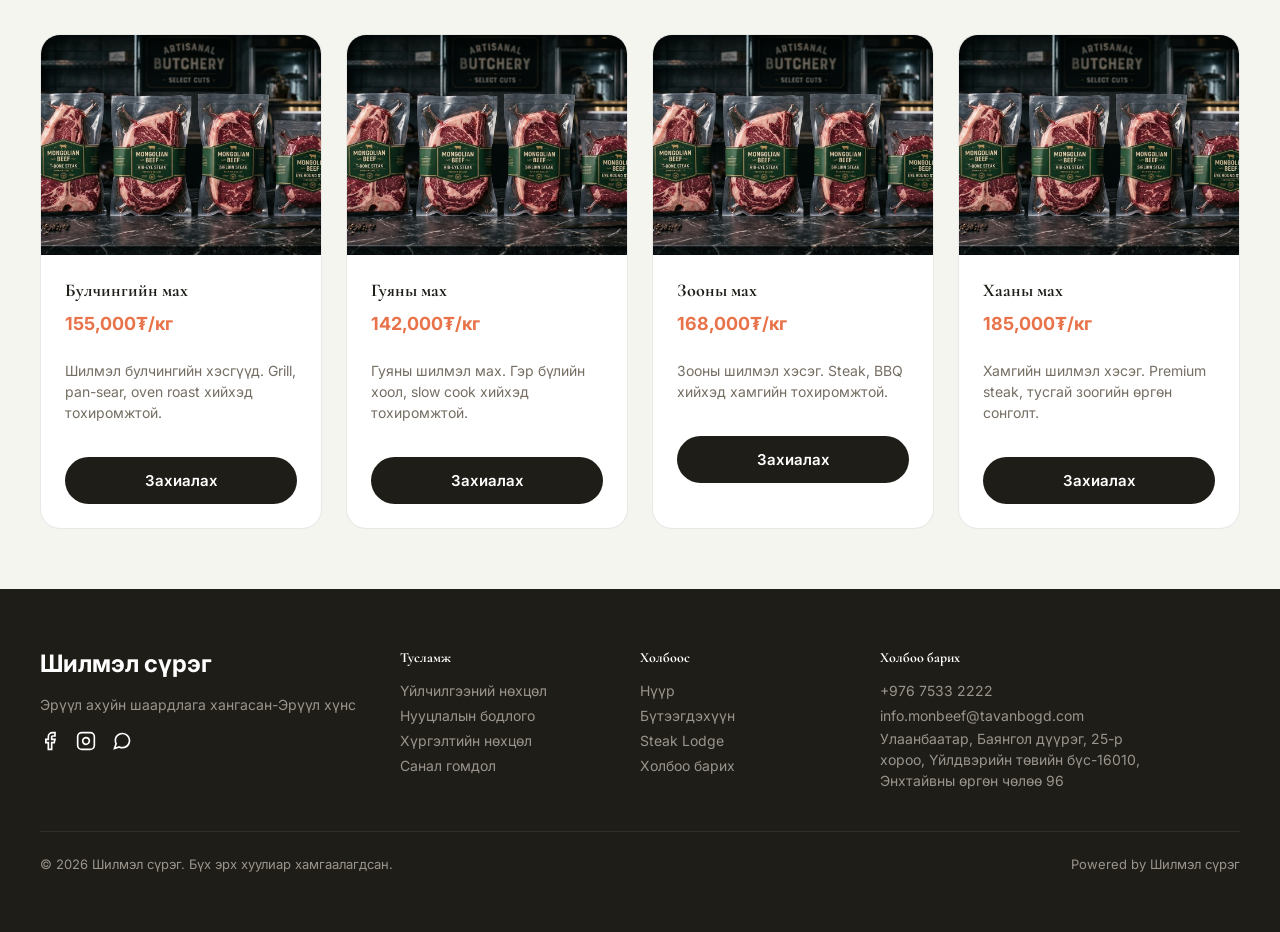
==== commit 903df8f3: "Add recipes page, cart functionality, Cormorant font, filter checkboxes, and logo support" ====
--- a/products.html
+++ b/products.html
@@ -16,6 +16,7 @@
     <!-- Header -->
     <header class="topbar">
       <a class="brand" href="index.html" aria-label="Шилмэл сүрэг home">
+        <img src="images/logo.png" alt="Шилмэл сүрэг лого" class="brand-logo" onerror="this.style.display='none'" />
         <div class="brand-text">
           <strong>Шилмэл сүрэг</strong>
           <span>Монголын бүтээгдэхүүн</span>
@@ -26,6 +27,7 @@
         <a href="index.html">Нүүр</a>
         <a href="index.html#about">Бидний тухай</a>
         <a href="products.html">Бүтээгдэхүүн</a>
+        <a href="recipes.html">Жор</a>
         <a href="steak-lodge.html">Steak Lodge</a>
         <a href="index.html#contact">Холбоо барих</a>
       </nav>
@@ -51,110 +53,97 @@
         <aside class="filters-sidebar">
           <div class="filter-section">
             <h4>ЭРЭМБЭЛЭХ</h4>
-            <div class="filter-option">
-              <div class="filter-option-left">
-                <svg class="filter-icon" viewBox="0 0 24 24" fill="none" stroke="currentColor" stroke-width="2"><polyline points="20 6 9 17 4 12"/></svg>
-                <span>Үнэ багаас их</span>
-              </div>
-            </div>
-            <div class="filter-option">
-              <div class="filter-option-left">
-                <svg class="filter-icon" viewBox="0 0 24 24" fill="none" stroke="currentColor" stroke-width="2"><circle cx="12" cy="12" r="10"/></svg>
-                <span>Үнэ ихээс бага</span>
-              </div>
-            </div>
+            <label class="filter-option">
+              <input type="radio" name="sort" value="price-asc" class="filter-checkbox">
+              <span class="checkmark"></span>
+              <span>Үнэ багаас их</span>
+            </label>
+            <label class="filter-option">
+              <input type="radio" name="sort" value="price-desc" class="filter-checkbox">
+              <span class="checkmark"></span>
+              <span>Үнэ ихээс бага</span>
+            </label>
           </div>
           <div class="divider"></div>
           <div class="filter-section">
             <h4>АНГИЛАЛ</h4>
-            <div class="filter-option">
-              <div class="filter-option-left">
-                <svg class="filter-icon" viewBox="0 0 24 24" fill="none" stroke="currentColor" stroke-width="2"><polyline points="20 6 9 17 4 12"/></svg>
-                <span>Цул мах</span>
-              </div>
+            <label class="filter-option">
+              <input type="checkbox" value="цул-мах" class="filter-checkbox category-filter">
+              <span class="checkmark"></span>
+              <span>Цул мах</span>
               <span class="filter-count">9</span>
-            </div>
-            <div class="filter-option">
-              <div class="filter-option-left">
-                <svg class="filter-icon" viewBox="0 0 24 24" fill="none" stroke="currentColor" stroke-width="2"><rect x="3" y="3" width="18" height="18" rx="2"/></svg>
-                <span>Стэйк</span>
-              </div>
+            </label>
+            <label class="filter-option">
+              <input type="checkbox" value="стэйк" class="filter-checkbox category-filter">
+              <span class="checkmark"></span>
+              <span>Стэйк</span>
               <span class="filter-count">3</span>
-            </div>
-            <div class="filter-option">
-              <div class="filter-option-left">
-                <svg class="filter-icon" viewBox="0 0 24 24" fill="none" stroke="currentColor" stroke-width="2"><polyline points="20 6 9 17 4 12"/></svg>
-                <span>Багц бүтээгдэхүүн</span>
-              </div>
-              <span class="filter-count">1</span>
-            </div>
-            <div class="filter-option">
-              <div class="filter-option-left">
-                <svg class="filter-icon" viewBox="0 0 24 24" fill="none" stroke="currentColor" stroke-width="2"><rect x="3" y="3" width="18" height="18" rx="2"/></svg>
-                <span>Ястай мах</span>
-              </div>
-              <span class="filter-count">1</span>
-            </div>
+            </label>
+            <label class="filter-option">
+              <input type="checkbox" value="багц" class="filter-checkbox category-filter">
+              <span class="checkmark"></span>
+              <span>Багц бүтээгдэхүүн</span>
+              <span class="filter-count">1</span>
+            </label>
+            <label class="filter-option">
+              <input type="checkbox" value="ястай" class="filter-checkbox category-filter">
+              <span class="checkmark"></span>
+              <span>Ястай мах</span>
+              <span class="filter-count">1</span>
+            </label>
           </div>
           <div class="divider"></div>
           <div class="filter-section">
             <h4>ЖИН</h4>
-            <div class="filter-option">
-              <div class="filter-option-left">
-                <svg class="filter-icon" viewBox="0 0 24 24" fill="none" stroke="currentColor" stroke-width="2"><polyline points="20 6 9 17 4 12"/></svg>
-                <span>500гр</span>
-              </div>
+            <label class="filter-option">
+              <input type="checkbox" value="500гр" class="filter-checkbox weight-filter">
+              <span class="checkmark"></span>
+              <span>500гр</span>
               <span class="filter-count">4</span>
-            </div>
-            <div class="filter-option">
-              <div class="filter-option-left">
-                <svg class="filter-icon" viewBox="0 0 24 24" fill="none" stroke="currentColor" stroke-width="2"><rect x="3" y="3" width="18" height="18" rx="2"/></svg>
-                <span>800гр</span>
-              </div>
-              <span class="filter-count">1</span>
-            </div>
-            <div class="filter-option">
-              <div class="filter-option-left">
-                <svg class="filter-icon" viewBox="0 0 24 24" fill="none" stroke="currentColor" stroke-width="2"><polyline points="20 6 9 17 4 12"/></svg>
-                <span>1кг</span>
-              </div>
+            </label>
+            <label class="filter-option">
+              <input type="checkbox" value="800гр" class="filter-checkbox weight-filter">
+              <span class="checkmark"></span>
+              <span>800гр</span>
+              <span class="filter-count">1</span>
+            </label>
+            <label class="filter-option">
+              <input type="checkbox" value="1кг" class="filter-checkbox weight-filter">
+              <span class="checkmark"></span>
+              <span>1кг</span>
               <span class="filter-count">4</span>
-            </div>
-            <div class="filter-option">
-              <div class="filter-option-left">
-                <svg class="filter-icon" viewBox="0 0 24 24" fill="none" stroke="currentColor" stroke-width="2"><rect x="3" y="3" width="18" height="18" rx="2"/></svg>
-                <span>3кг</span>
-              </div>
+            </label>
+            <label class="filter-option">
+              <input type="checkbox" value="3кг" class="filter-checkbox weight-filter">
+              <span class="checkmark"></span>
+              <span>3кг</span>
               <span class="filter-count">4</span>
-            </div>
-            <div class="filter-option">
-              <div class="filter-option-left">
-                <svg class="filter-icon" viewBox="0 0 24 24" fill="none" stroke="currentColor" stroke-width="2"><rect x="3" y="3" width="18" height="18" rx="2"/></svg>
-                <span>5кг</span>
-              </div>
-              <span class="filter-count">1</span>
-            </div>
-            <div class="filter-option">
-              <div class="filter-option-left">
-                <svg class="filter-icon" viewBox="0 0 24 24" fill="none" stroke="currentColor" stroke-width="2"><rect x="3" y="3" width="18" height="18" rx="2"/></svg>
-                <span>L/400гр-450гр/</span>
-              </div>
+            </label>
+            <label class="filter-option">
+              <input type="checkbox" value="5кг" class="filter-checkbox weight-filter">
+              <span class="checkmark"></span>
+              <span>5кг</span>
+              <span class="filter-count">1</span>
+            </label>
+            <label class="filter-option">
+              <input type="checkbox" value="400-450" class="filter-checkbox weight-filter">
+              <span class="checkmark"></span>
+              <span>L/400гр-450гр/</span>
               <span class="filter-count">2</span>
-            </div>
-            <div class="filter-option">
-              <div class="filter-option-left">
-                <svg class="filter-icon" viewBox="0 0 24 24" fill="none" stroke="currentColor" stroke-width="2"><rect x="3" y="3" width="18" height="18" rx="2"/></svg>
-                <span>L/530гр-565гр/</span>
-              </div>
-              <span class="filter-count">1</span>
-            </div>
+            </label>
+            <label class="filter-option">
+              <input type="checkbox" value="530-565" class="filter-checkbox weight-filter">
+              <span class="checkmark"></span>
+              <span>L/530гр-565гр/</span>
+              <span class="filter-count">1</span>
+            </label>
           </div>
         </aside>
 
         <!-- Products Grid -->
         <div class="products-area">
           <div class="products-grid">
-            <article class="product-card">
+            <article class="product-card" data-category="багц" data-price="184140">
               <div class="product-image"><img src="images/product-1.jpg" alt="Хүүхдийн багц" /></div>
               <div class="product-info">
                 <h4 class="product-name">ХҮҮХДИЙН БАГЦ</h4>
@@ -162,11 +151,11 @@
                 <span class="product-price">184,140₮</span>
                 <div class="product-weight-row">
                   <span class="product-weight">9 бүтээгдэхүүн багтсан</span>
-                  <span class="product-unit-price">184,140₮</span>
                 </div>
+                <button class="btn btn-add-cart" onclick="addToCart('Хүүхдийн багц', 184140, '9 бүтээгдэхүүн')">Сагсанд нэмэх</button>
               </div>
             </article>
-            <article class="product-card">
+            <article class="product-card" data-category="цул-мах" data-price="23540">
               <div class="product-image"><img src="images/product-2.jpg" alt="Бантангийн мах" /></div>
               <div class="product-info">
                 <h4 class="product-name">БАНТАНГИЙН МАХ</h4>
@@ -174,11 +163,11 @@
                 <span class="product-price">23,540₮</span>
                 <div class="product-weight-row">
                   <span class="product-weight">500гр</span>
-                  <span class="product-unit-price">23,540₮</span>
                 </div>
+                <button class="btn btn-add-cart" onclick="addToCart('Бантангийн мах', 23540, '500гр')">Сагсанд нэмэх</button>
               </div>
             </article>
-            <article class="product-card">
+            <article class="product-card" data-category="цул-мах" data-price="23210">
               <div class="product-image"><img src="images/product-3.jpg" alt="Нарийн мах" /></div>
               <div class="product-info">
                 <h4 class="product-name">НАРИЙН МАХ</h4>
@@ -186,11 +175,11 @@
                 <span class="product-price">23,210₮</span>
                 <div class="product-weight-row">
                   <span class="product-weight">500гр</span>
-                  <span class="product-unit-price">23,210₮</span>
                 </div>
+                <button class="btn btn-add-cart" onclick="addToCart('Нарийн мах', 23210, '500гр')">Сагсанд нэмэх</button>
               </div>
             </article>
-            <article class="product-card">
+            <article class="product-card" data-category="цул-мах" data-price="23540">
               <div class="product-image"><img src="images/product-4.jpg" alt="Гуляшны мах" /></div>
               <div class="product-info">
                 <h4 class="product-name">ГҮЛЯАШНЫ МАХ</h4>
@@ -198,8 +187,8 @@
                 <span class="product-price">23,540₮</span>
                 <div class="product-weight-row">
                   <span class="product-weight">500гр</span>
-                  <span class="product-unit-price">3кг - 118,300₮</span>
                 </div>
+                <button class="btn btn-add-cart" onclick="addToCart('Гуляшны мах', 23540, '500гр')">Сагсанд нэмэх</button>
               </div>
             </article>
           </div>
@@ -293,6 +282,26 @@
         </article>
       </div>
     </section>
+
+    <!-- Cart Modal -->
+    <div class="cart-modal" id="cartModal">
+      <div class="cart-content">
+        <div class="cart-header">
+          <h3>Таны сагс</h3>
+          <button class="cart-close" id="cartClose">×</button>
+        </div>
+        <div class="cart-items" id="cartItems">
+          <p class="cart-empty">Сагс хоосон байна</p>
+        </div>
+        <div class="cart-footer">
+          <div class="cart-total">
+            <span>Нийт:</span>
+            <span class="cart-total-price" id="cartTotal">0₮</span>
+          </div>
+          <button class="btn btn-primary cart-checkout" id="checkoutBtn">Захиалах</button>
+        </div>
+      </div>
+    </div>
 
     <!-- Footer -->
     <footer class="footer">
--- a/styles.css
+++ b/styles.css
@@ -1,3 +1,5 @@
+@import url('https://fonts.googleapis.com/css2?family=Cormorant:wght@400;500;600;700&family=Inter:wght@400;500;600;700&display=swap');
+
 :root {
   --bg: #faf9f7;
   --panel: rgba(255, 255, 255, 0.92);
@@ -10,15 +12,33 @@
   --dark: #1f1d18;
   --shadow: 0 24px 60px rgba(31, 29, 24, 0.08);
   --radius: 20px;
+  --font-heading: 'Cormorant', Georgia, serif;
+  --font-body: 'Inter', ui-sans-serif, system-ui, sans-serif;
 }
 
 * { box-sizing: border-box; }
 html { scroll-behavior: smooth; }
 body {
   margin: 0;
-  font-family: Inter, ui-sans-serif, system-ui, -apple-system, BlinkMacSystemFont, "Segoe UI", sans-serif;
+  font-family: var(--font-body);
   color: var(--text);
   background: var(--bg);
+}
+
+h1, h2, h3, h4, .brand-text strong, .product-name, .section-label, .hero-label {
+  font-family: var(--font-heading);
+}
+
+h1 {
+  font-weight: 700;
+}
+
+h2 {
+  font-weight: 600;
+}
+
+h3, h4 {
+  font-weight: 600;
 }
 
 a { color: inherit; text-decoration: none; }
@@ -60,6 +80,13 @@
   gap: 8px;
 }
 
+.brand-logo {
+  width: 48px;
+  height: 48px;
+  object-fit: contain;
+  border-radius: 8px;
+}
+
 .brand-text {
   display: flex;
   flex-direction: column;
@@ -877,6 +904,242 @@
   align-items: center;
   font-size: 13px;
   color: #9a958c;
+}
+
+/* Cart Modal */
+.cart-modal {
+  position: fixed;
+  top: 0;
+  right: -400px;
+  width: 400px;
+  height: 100vh;
+  background: #fff;
+  box-shadow: -4px 0 20px rgba(0,0,0,0.15);
+  z-index: 100;
+  transition: right 0.3s ease;
+  display: flex;
+  flex-direction: column;
+}
+
+.cart-modal.open {
+  right: 0;
+}
+
+.cart-content {
+  display: flex;
+  flex-direction: column;
+  height: 100%;
+  padding: 24px;
+}
+
+.cart-header {
+  display: flex;
+  justify-content: space-between;
+  align-items: center;
+  margin-bottom: 24px;
+  padding-bottom: 16px;
+  border-bottom: 1px solid var(--line);
+}
+
+.cart-header h3 {
+  margin: 0;
+  font-size: 20px;
+}
+
+.cart-close {
+  background: none;
+  border: none;
+  font-size: 28px;
+  cursor: pointer;
+  color: var(--muted);
+  padding: 0;
+  width: 32px;
+  height: 32px;
+  display: flex;
+  align-items: center;
+  justify-content: center;
+}
+
+.cart-items {
+  flex: 1;
+  overflow-y: auto;
+}
+
+.cart-empty {
+  text-align: center;
+  color: var(--muted);
+  padding: 40px 0;
+}
+
+.cart-item {
+  display: flex;
+  flex-direction: column;
+  gap: 8px;
+  padding: 16px 0;
+  border-bottom: 1px solid var(--line);
+}
+
+.cart-item-info {
+  display: flex;
+  flex-direction: column;
+  gap: 4px;
+}
+
+.cart-item-name {
+  font-weight: 600;
+  font-size: 15px;
+}
+
+.cart-item-weight {
+  font-size: 13px;
+  color: var(--muted);
+}
+
+.cart-item-controls {
+  display: flex;
+  align-items: center;
+  gap: 12px;
+}
+
+.qty-btn {
+  width: 28px;
+  height: 28px;
+  border: 1px solid var(--line);
+  background: #fff;
+  border-radius: 6px;
+  cursor: pointer;
+  font-size: 16px;
+  display: flex;
+  align-items: center;
+  justify-content: center;
+}
+
+.qty-btn:hover {
+  background: var(--bg);
+}
+
+.cart-item-qty {
+  font-weight: 600;
+  min-width: 20px;
+  text-align: center;
+}
+
+.cart-item-price {
+  margin-left: auto;
+  font-weight: 600;
+  color: var(--orange);
+}
+
+.cart-footer {
+  border-top: 1px solid var(--line);
+  padding-top: 16px;
+  margin-top: 16px;
+}
+
+.cart-total {
+  display: flex;
+  justify-content: space-between;
+  align-items: center;
+  margin-bottom: 16px;
+  font-size: 18px;
+}
+
+.cart-total-price {
+  font-weight: 700;
+  color: var(--orange);
+}
+
+.cart-checkout {
+  width: 100%;
+  padding: 14px;
+  font-size: 16px;
+}
+
+/* Filter Checkboxes */
+.filter-option {
+  display: flex;
+  align-items: center;
+  gap: 10px;
+  padding: 8px 0;
+  cursor: pointer;
+  font-size: 14px;
+  position: relative;
+}
+
+.filter-option input[type="checkbox"],
+.filter-option input[type="radio"] {
+  position: absolute;
+  opacity: 0;
+  cursor: pointer;
+}
+
+.checkmark {
+  width: 18px;
+  height: 18px;
+  border: 2px solid var(--line);
+  border-radius: 4px;
+  display: flex;
+  align-items: center;
+  justify-content: center;
+  transition: all 0.2s;
+  flex-shrink: 0;
+}
+
+.filter-option input[type="radio"] ~ .checkmark {
+  border-radius: 50%;
+}
+
+.filter-option input:checked ~ .checkmark {
+  background: var(--orange);
+  border-color: var(--orange);
+}
+
+.filter-option input:checked ~ .checkmark::after {
+  content: '';
+  width: 5px;
+  height: 8px;
+  border: solid white;
+  border-width: 0 2px 2px 0;
+  transform: rotate(45deg);
+}
+
+.btn-add-cart {
+  margin-top: 12px;
+  width: 100%;
+  padding: 10px;
+  font-size: 14px;
+  background: var(--orange);
+  color: #fff;
+  border: none;
+  border-radius: 8px;
+  cursor: pointer;
+  transition: background 0.2s;
+}
+
+.btn-add-cart:hover {
+  background: var(--orange-deep);
+}
+
+/* Cart Button */
+.cart-btn {
+  position: relative;
+  cursor: pointer;
+}
+
+.cart-badge {
+  position: absolute;
+  top: -6px;
+  right: -6px;
+  background: var(--orange);
+  color: #fff;
+  font-size: 11px;
+  font-weight: 600;
+  width: 18px;
+  height: 18px;
+  border-radius: 50%;
+  display: flex;
+  align-items: center;
+  justify-content: center;
 }
 
 /* Responsive */
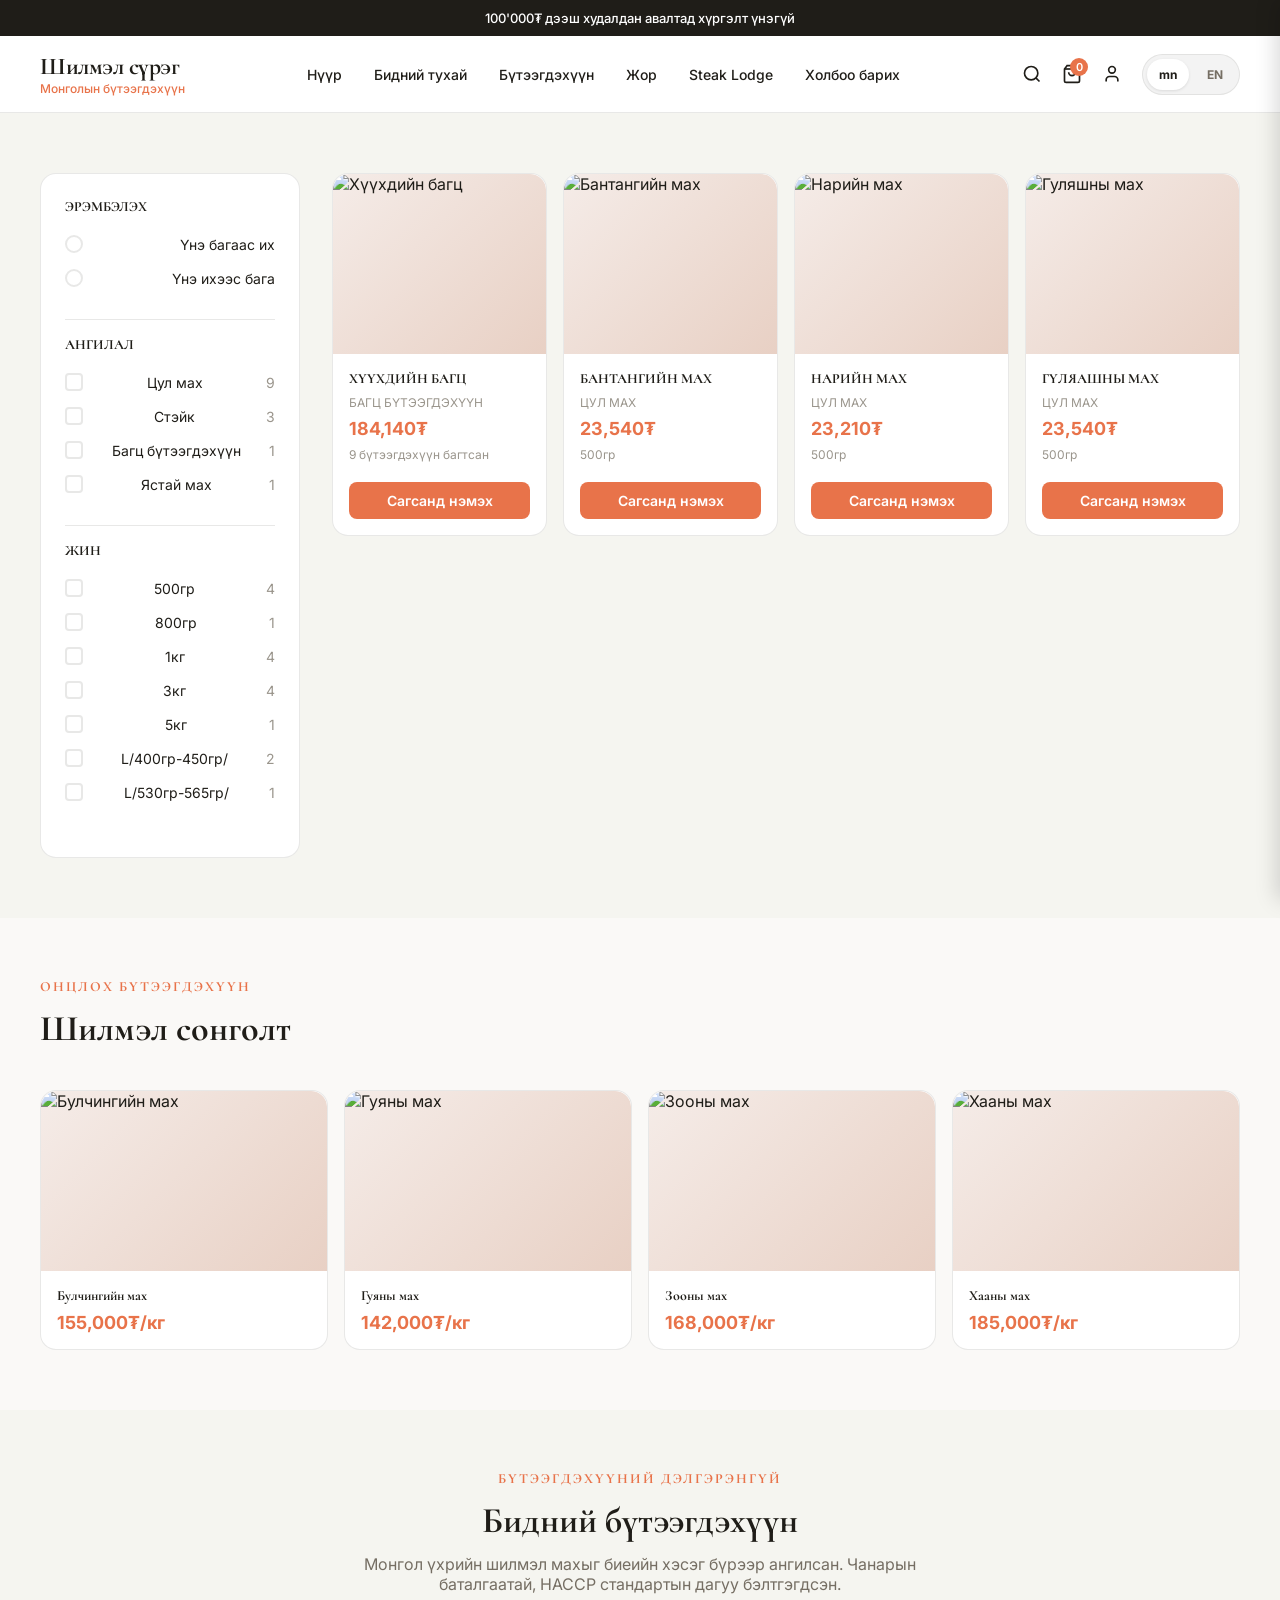
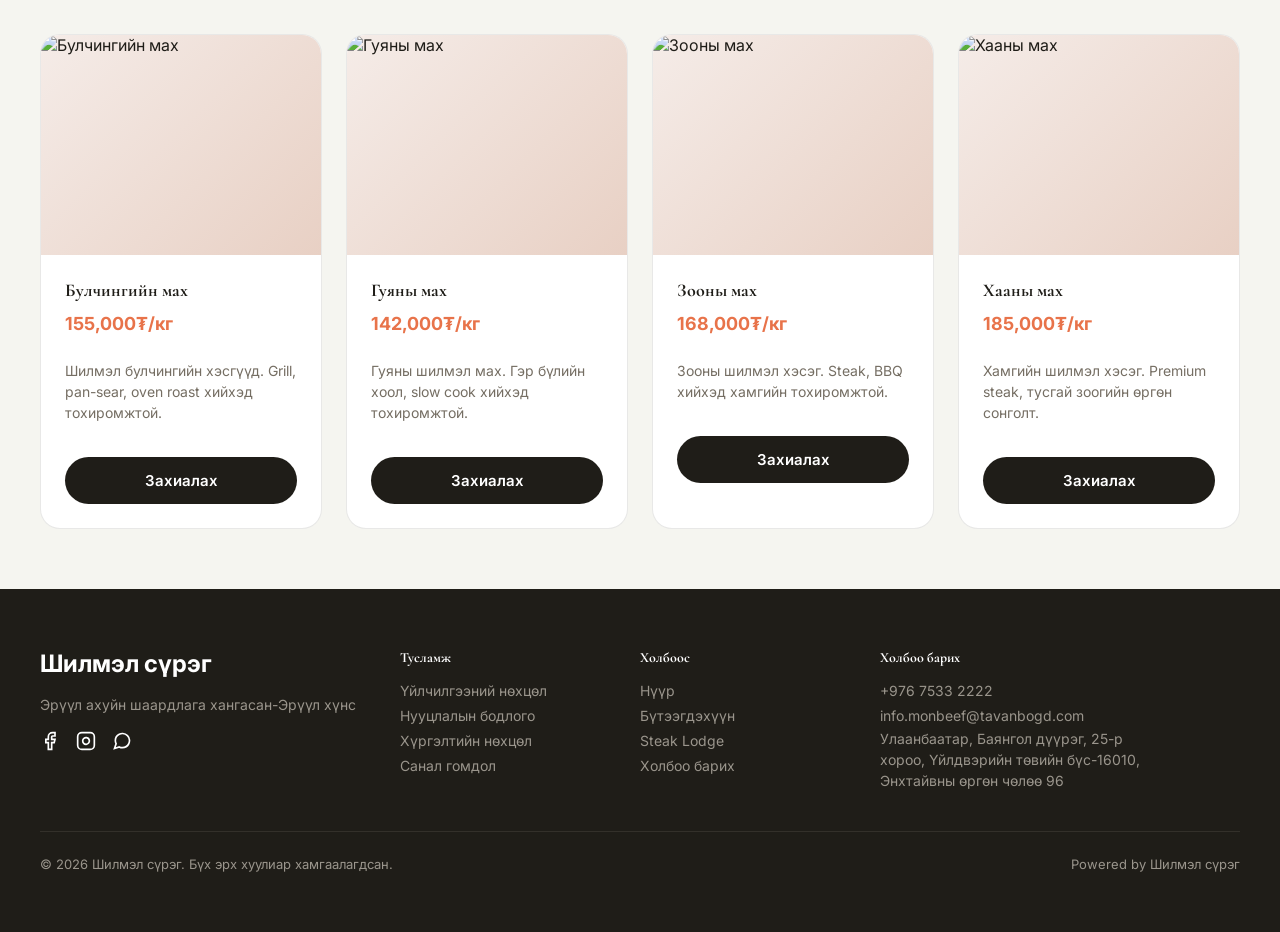
==== commit 812e7cc5: "Add real Unsplash images to products, index, and steak-lodge pages" ====
--- a/products.html
+++ b/products.html
@@ -144,7 +144,7 @@
         <div class="products-area">
           <div class="products-grid">
             <article class="product-card" data-category="багц" data-price="184140">
-              <div class="product-image"><img src="images/product-1.jpg" alt="Хүүхдийн багц" /></div>
+              <div class="product-image"><img src="https://images.unsplash.com/photo-1615937657715-bc7b4b7962c1?w=600&h=400&fit=crop" alt="Хүүхдийн багц" /></div>
               <div class="product-info">
                 <h4 class="product-name">ХҮҮХДИЙН БАГЦ</h4>
                 <span class="product-category">БАГЦ БҮТЭЭГДЭХҮҮН</span>
@@ -156,7 +156,7 @@
               </div>
             </article>
             <article class="product-card" data-category="цул-мах" data-price="23540">
-              <div class="product-image"><img src="images/product-2.jpg" alt="Бантангийн мах" /></div>
+              <div class="product-image"><img src="https://images.unsplash.com/photo-1546833998-877b37c2e5c4?w=600&h=400&fit=crop" alt="Бантангийн мах" /></div>
               <div class="product-info">
                 <h4 class="product-name">БАНТАНГИЙН МАХ</h4>
                 <span class="product-category">ЦУЛ МАХ</span>
@@ -168,7 +168,7 @@
               </div>
             </article>
             <article class="product-card" data-category="цул-мах" data-price="23210">
-              <div class="product-image"><img src="images/product-3.jpg" alt="Нарийн мах" /></div>
+              <div class="product-image"><img src="https://images.unsplash.com/photo-1588168333986-5078d3ae3976?w=600&h=400&fit=crop" alt="Нарийн мах" /></div>
               <div class="product-info">
                 <h4 class="product-name">НАРИЙН МАХ</h4>
                 <span class="product-category">ЦУЛ МАХ</span>
@@ -180,7 +180,7 @@
               </div>
             </article>
             <article class="product-card" data-category="цул-мах" data-price="23540">
-              <div class="product-image"><img src="images/product-4.jpg" alt="Гуляшны мах" /></div>
+              <div class="product-image"><img src="https://images.unsplash.com/photo-1607623814075-e51df1bd6565?w=600&h=400&fit=crop" alt="Гуляшны мах" /></div>
               <div class="product-info">
                 <h4 class="product-name">ГҮЛЯАШНЫ МАХ</h4>
                 <span class="product-category">ЦУЛ МАХ</span>
@@ -206,28 +206,28 @@
       </div>
       <div class="products-grid">
         <article class="product-card">
-          <div class="product-image"><img src="images/featured-1.jpg" alt="Булчингийн мах" /></div>
+          <div class="product-image"><img src="https://images.unsplash.com/photo-1544025162-d76694265947?w=600&h=400&fit=crop" alt="Булчингийн мах" /></div>
           <div class="product-info">
             <h4 class="product-name">Булчингийн мах</h4>
             <span class="product-price">155,000₮/кг</span>
           </div>
         </article>
         <article class="product-card">
-          <div class="product-image"><img src="images/featured-2.jpg" alt="Гуяны мах" /></div>
+          <div class="product-image"><img src="https://images.unsplash.com/photo-1594041680534-e8c8cdebd659?w=600&h=400&fit=crop" alt="Гуяны мах" /></div>
           <div class="product-info">
             <h4 class="product-name">Гуяны мах</h4>
             <span class="product-price">142,000₮/кг</span>
           </div>
         </article>
         <article class="product-card">
-          <div class="product-image"><img src="images/featured-3.jpg" alt="Зооны мах" /></div>
+          <div class="product-image"><img src="https://images.unsplash.com/photo-1504973960431-1c467e159aa4?w=600&h=400&fit=crop" alt="Зооны мах" /></div>
           <div class="product-info">
             <h4 class="product-name">Зооны мах</h4>
             <span class="product-price">168,000₮/кг</span>
           </div>
         </article>
         <article class="product-card">
-          <div class="product-image"><img src="images/featured-4.jpg" alt="Хааны мах" /></div>
+          <div class="product-image"><img src="https://images.unsplash.com/photo-1600891964092-4316c288032e?w=600&h=400&fit=crop" alt="Хааны мах" /></div>
           <div class="product-info">
             <h4 class="product-name">Хааны мах</h4>
             <span class="product-price">185,000₮/кг</span>
@@ -245,7 +245,7 @@
       </div>
       <div class="detail-grid">
         <article class="detail-card">
-          <div class="product-image"><img src="images/detail-1.jpg" alt="Булчингийн мах" /></div>
+          <div class="product-image"><img src="https://images.unsplash.com/photo-1544025162-d76694265947?w=600&h=400&fit=crop" alt="Булчингийн мах" /></div>
           <div class="product-info">
             <h4 class="product-name">Булчингийн мах</h4>
             <span class="product-price">155,000₮/кг</span>
@@ -254,7 +254,7 @@
           </div>
         </article>
         <article class="detail-card">
-          <div class="product-image"><img src="images/detail-2.jpg" alt="Гуяны мах" /></div>
+          <div class="product-image"><img src="https://images.unsplash.com/photo-1594041680534-e8c8cdebd659?w=600&h=400&fit=crop" alt="Гуяны мах" /></div>
           <div class="product-info">
             <h4 class="product-name">Гуяны мах</h4>
             <span class="product-price">142,000₮/кг</span>
@@ -263,7 +263,7 @@
           </div>
         </article>
         <article class="detail-card">
-          <div class="product-image"><img src="images/detail-3.jpg" alt="Зооны мах" /></div>
+          <div class="product-image"><img src="https://images.unsplash.com/photo-1504973960431-1c467e159aa4?w=600&h=400&fit=crop" alt="Зооны мах" /></div>
           <div class="product-info">
             <h4 class="product-name">Зооны мах</h4>
             <span class="product-price">168,000₮/кг</span>
@@ -272,7 +272,7 @@
           </div>
         </article>
         <article class="detail-card">
-          <div class="product-image"><img src="images/detail-4.jpg" alt="Хааны мах" /></div>
+          <div class="product-image"><img src="https://images.unsplash.com/photo-1600891964092-4316c288032e?w=600&h=400&fit=crop" alt="Хааны мах" /></div>
           <div class="product-info">
             <h4 class="product-name">Хааны мах</h4>
             <span class="product-price">185,000₮/кг</span>
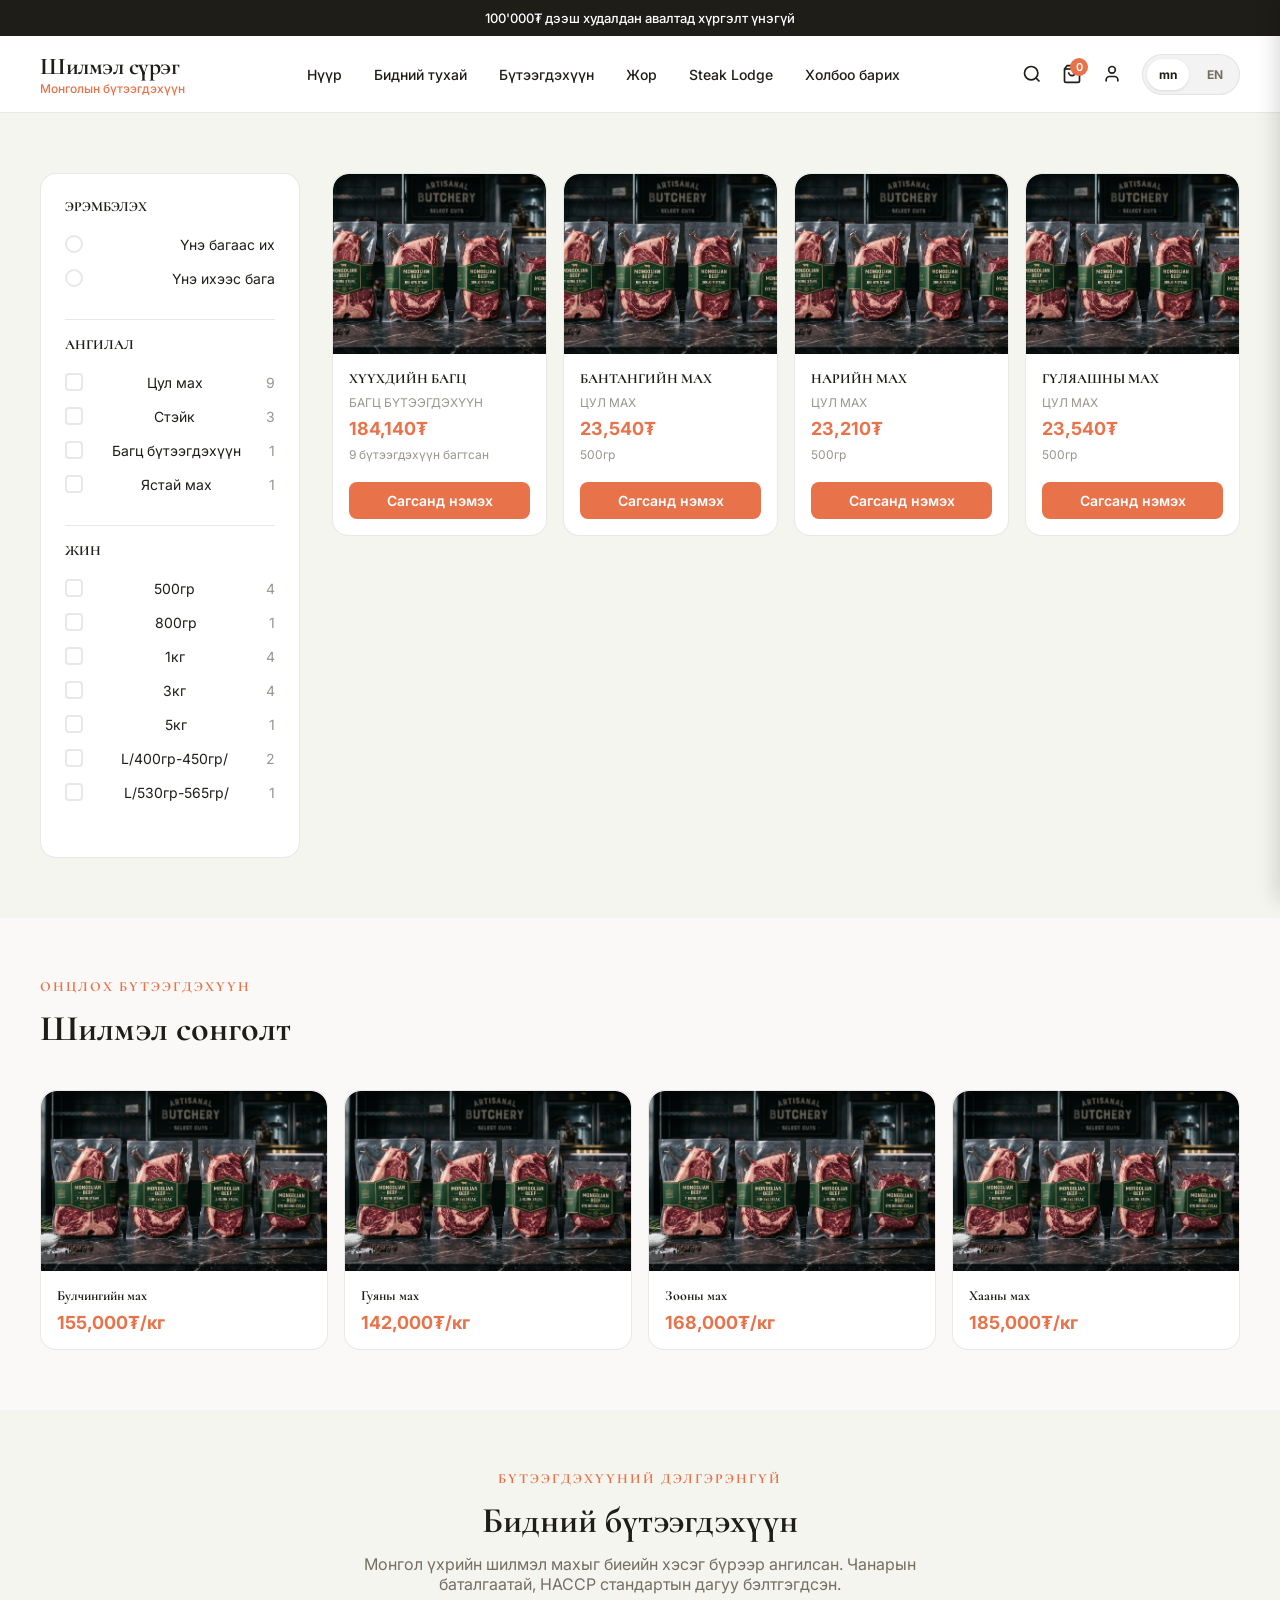
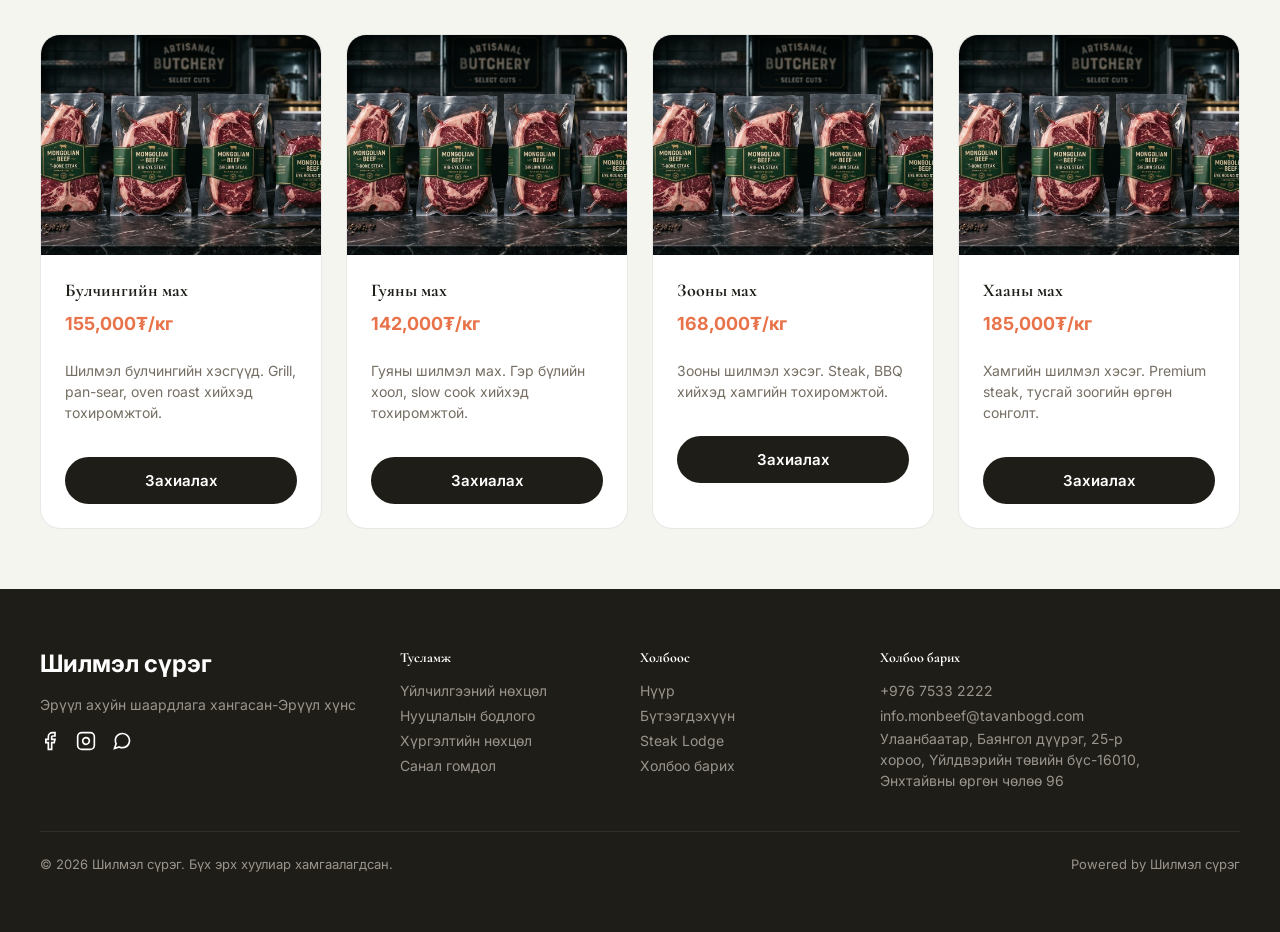
==== commit 0f583009: "Revert products and steak-lodge images, keep only homepage changes" ====
--- a/products.html
+++ b/products.html
@@ -144,7 +144,7 @@
         <div class="products-area">
           <div class="products-grid">
             <article class="product-card" data-category="багц" data-price="184140">
-              <div class="product-image"><img src="https://images.unsplash.com/photo-1615937657715-bc7b4b7962c1?w=600&h=400&fit=crop" alt="Хүүхдийн багц" /></div>
+              <div class="product-image"><img src="images/product-1.jpg" alt="Хүүхдийн багц" /></div>
               <div class="product-info">
                 <h4 class="product-name">ХҮҮХДИЙН БАГЦ</h4>
                 <span class="product-category">БАГЦ БҮТЭЭГДЭХҮҮН</span>
@@ -156,7 +156,7 @@
               </div>
             </article>
             <article class="product-card" data-category="цул-мах" data-price="23540">
-              <div class="product-image"><img src="https://images.unsplash.com/photo-1546833998-877b37c2e5c4?w=600&h=400&fit=crop" alt="Бантангийн мах" /></div>
+              <div class="product-image"><img src="images/product-2.jpg" alt="Бантангийн мах" /></div>
               <div class="product-info">
                 <h4 class="product-name">БАНТАНГИЙН МАХ</h4>
                 <span class="product-category">ЦУЛ МАХ</span>
@@ -168,7 +168,7 @@
               </div>
             </article>
             <article class="product-card" data-category="цул-мах" data-price="23210">
-              <div class="product-image"><img src="https://images.unsplash.com/photo-1588168333986-5078d3ae3976?w=600&h=400&fit=crop" alt="Нарийн мах" /></div>
+              <div class="product-image"><img src="images/product-3.jpg" alt="Нарийн мах" /></div>
               <div class="product-info">
                 <h4 class="product-name">НАРИЙН МАХ</h4>
                 <span class="product-category">ЦУЛ МАХ</span>
@@ -180,7 +180,7 @@
               </div>
             </article>
             <article class="product-card" data-category="цул-мах" data-price="23540">
-              <div class="product-image"><img src="https://images.unsplash.com/photo-1607623814075-e51df1bd6565?w=600&h=400&fit=crop" alt="Гуляшны мах" /></div>
+              <div class="product-image"><img src="images/product-4.jpg" alt="Гуляшны мах" /></div>
               <div class="product-info">
                 <h4 class="product-name">ГҮЛЯАШНЫ МАХ</h4>
                 <span class="product-category">ЦУЛ МАХ</span>
@@ -206,28 +206,28 @@
       </div>
       <div class="products-grid">
         <article class="product-card">
-          <div class="product-image"><img src="https://images.unsplash.com/photo-1544025162-d76694265947?w=600&h=400&fit=crop" alt="Булчингийн мах" /></div>
+          <div class="product-image"><img src="images/featured-1.jpg" alt="Булчингийн мах" /></div>
           <div class="product-info">
             <h4 class="product-name">Булчингийн мах</h4>
             <span class="product-price">155,000₮/кг</span>
           </div>
         </article>
         <article class="product-card">
-          <div class="product-image"><img src="https://images.unsplash.com/photo-1594041680534-e8c8cdebd659?w=600&h=400&fit=crop" alt="Гуяны мах" /></div>
+          <div class="product-image"><img src="images/featured-2.jpg" alt="Гуяны мах" /></div>
           <div class="product-info">
             <h4 class="product-name">Гуяны мах</h4>
             <span class="product-price">142,000₮/кг</span>
           </div>
         </article>
         <article class="product-card">
-          <div class="product-image"><img src="https://images.unsplash.com/photo-1504973960431-1c467e159aa4?w=600&h=400&fit=crop" alt="Зооны мах" /></div>
+          <div class="product-image"><img src="images/featured-3.jpg" alt="Зооны мах" /></div>
           <div class="product-info">
             <h4 class="product-name">Зооны мах</h4>
             <span class="product-price">168,000₮/кг</span>
           </div>
         </article>
         <article class="product-card">
-          <div class="product-image"><img src="https://images.unsplash.com/photo-1600891964092-4316c288032e?w=600&h=400&fit=crop" alt="Хааны мах" /></div>
+          <div class="product-image"><img src="images/featured-4.jpg" alt="Хааны мах" /></div>
           <div class="product-info">
             <h4 class="product-name">Хааны мах</h4>
             <span class="product-price">185,000₮/кг</span>
@@ -245,7 +245,7 @@
       </div>
       <div class="detail-grid">
         <article class="detail-card">
-          <div class="product-image"><img src="https://images.unsplash.com/photo-1544025162-d76694265947?w=600&h=400&fit=crop" alt="Булчингийн мах" /></div>
+          <div class="product-image"><img src="images/detail-1.jpg" alt="Булчингийн мах" /></div>
           <div class="product-info">
             <h4 class="product-name">Булчингийн мах</h4>
             <span class="product-price">155,000₮/кг</span>
@@ -254,7 +254,7 @@
           </div>
         </article>
         <article class="detail-card">
-          <div class="product-image"><img src="https://images.unsplash.com/photo-1594041680534-e8c8cdebd659?w=600&h=400&fit=crop" alt="Гуяны мах" /></div>
+          <div class="product-image"><img src="images/detail-2.jpg" alt="Гуяны мах" /></div>
           <div class="product-info">
             <h4 class="product-name">Гуяны мах</h4>
             <span class="product-price">142,000₮/кг</span>
@@ -263,7 +263,7 @@
           </div>
         </article>
         <article class="detail-card">
-          <div class="product-image"><img src="https://images.unsplash.com/photo-1504973960431-1c467e159aa4?w=600&h=400&fit=crop" alt="Зооны мах" /></div>
+          <div class="product-image"><img src="images/detail-3.jpg" alt="Зооны мах" /></div>
           <div class="product-info">
             <h4 class="product-name">Зооны мах</h4>
             <span class="product-price">168,000₮/кг</span>
@@ -272,7 +272,7 @@
           </div>
         </article>
         <article class="detail-card">
-          <div class="product-image"><img src="https://images.unsplash.com/photo-1600891964092-4316c288032e?w=600&h=400&fit=crop" alt="Хааны мах" /></div>
+          <div class="product-image"><img src="images/detail-4.jpg" alt="Хааны мах" /></div>
           <div class="product-info">
             <h4 class="product-name">Хааны мах</h4>
             <span class="product-price">185,000₮/кг</span>
